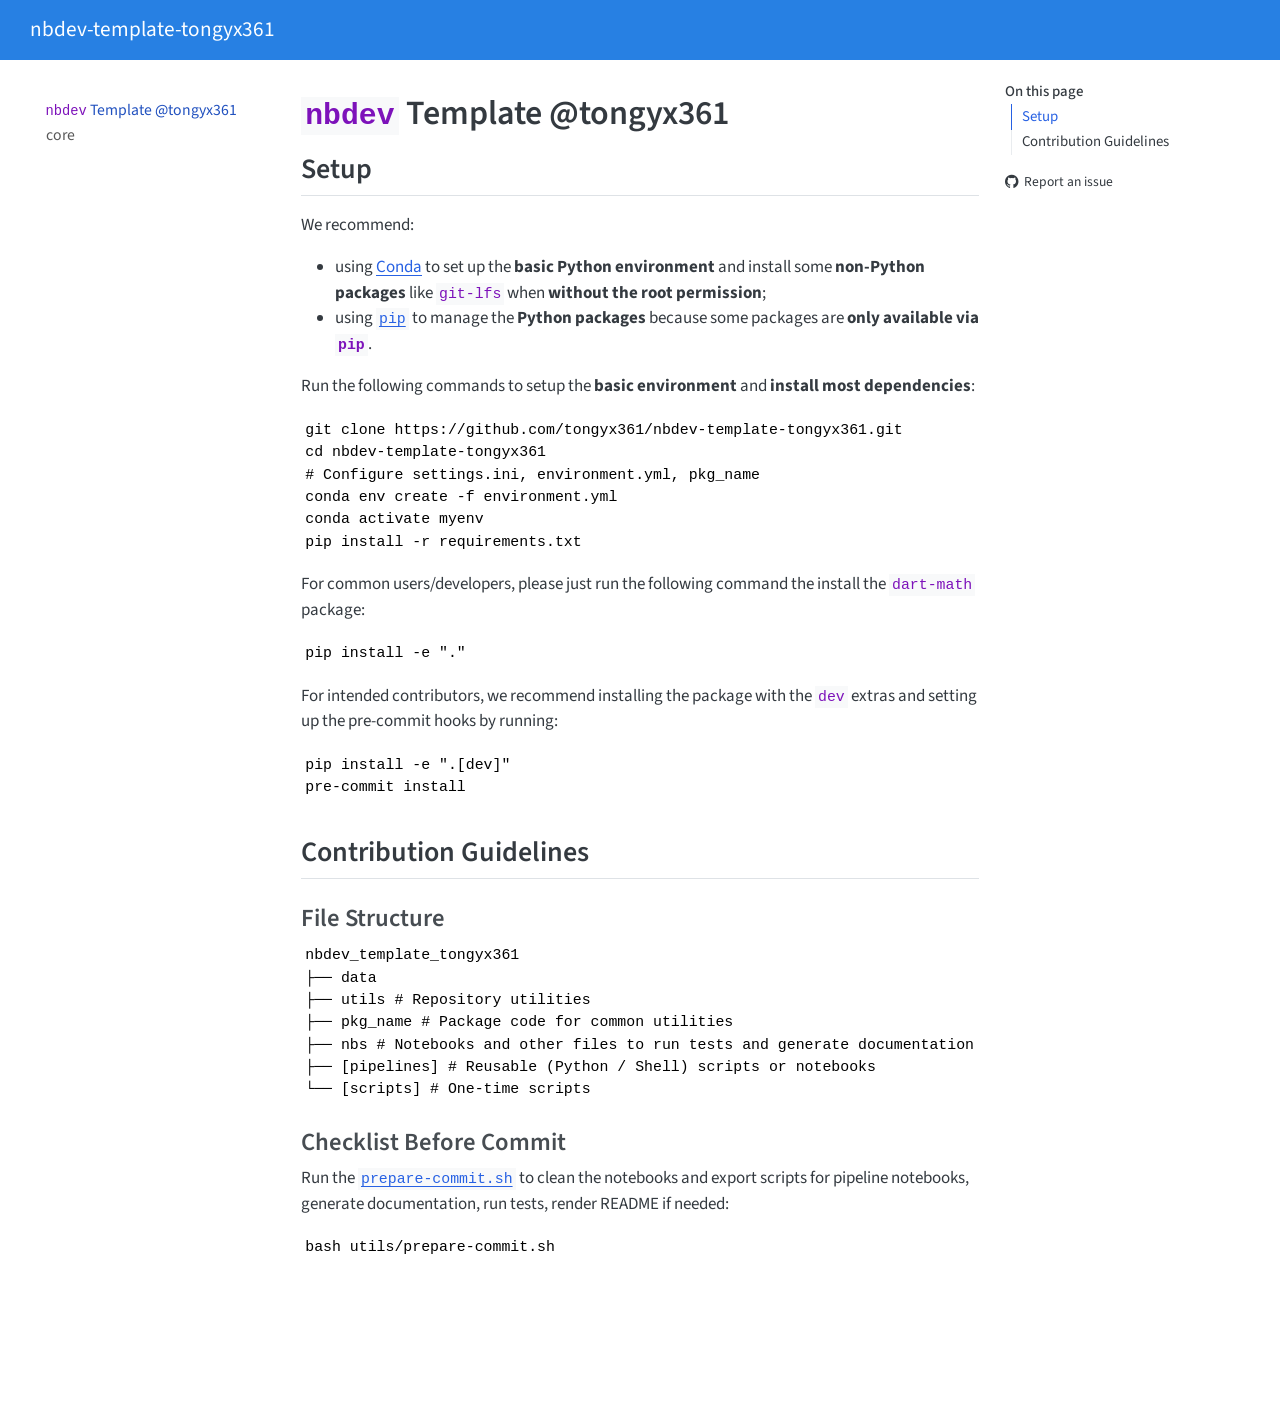
==== index.html @ 5c32a181 "deploy: b091fa63f6e639e0a10925ccc4147538124bbef6" ====
<!DOCTYPE html>
<html xmlns="http://www.w3.org/1999/xhtml" lang="en" xml:lang="en"><head>

<meta charset="utf-8">
<meta name="generator" content="quarto-1.4.555">

<meta name="viewport" content="width=device-width, initial-scale=1.0, user-scalable=yes">


<title>nbdev-template-tongyx361 - nbdev Template @tongyx361</title>
<style>
code{white-space: pre-wrap;}
span.smallcaps{font-variant: small-caps;}
div.columns{display: flex; gap: min(4vw, 1.5em);}
div.column{flex: auto; overflow-x: auto;}
div.hanging-indent{margin-left: 1.5em; text-indent: -1.5em;}
ul.task-list{list-style: none;}
ul.task-list li input[type="checkbox"] {
  width: 0.8em;
  margin: 0 0.8em 0.2em -1em; /* quarto-specific, see https://github.com/quarto-dev/quarto-cli/issues/4556 */ 
  vertical-align: middle;
}
</style>


<script src="site_libs/quarto-nav/quarto-nav.js"></script>
<script src="site_libs/quarto-nav/headroom.min.js"></script>
<script src="site_libs/clipboard/clipboard.min.js"></script>
<script src="site_libs/quarto-search/autocomplete.umd.js"></script>
<script src="site_libs/quarto-search/fuse.min.js"></script>
<script src="site_libs/quarto-search/quarto-search.js"></script>
<meta name="quarto:offset" content="./">
<script src="site_libs/quarto-html/quarto.js"></script>
<script src="site_libs/quarto-html/popper.min.js"></script>
<script src="site_libs/quarto-html/tippy.umd.min.js"></script>
<script src="site_libs/quarto-html/anchor.min.js"></script>
<link href="site_libs/quarto-html/tippy.css" rel="stylesheet">
<link href="site_libs/quarto-html/quarto-syntax-highlighting.css" rel="stylesheet" id="quarto-text-highlighting-styles">
<script src="site_libs/bootstrap/bootstrap.min.js"></script>
<link href="site_libs/bootstrap/bootstrap-icons.css" rel="stylesheet">
<link href="site_libs/bootstrap/bootstrap.min.css" rel="stylesheet" id="quarto-bootstrap" data-mode="light">
<script id="quarto-search-options" type="application/json">{
  "location": "navbar",
  "copy-button": false,
  "collapse-after": 3,
  "panel-placement": "end",
  "type": "overlay",
  "limit": 50,
  "keyboard-shortcut": [
    "f",
    "/",
    "s"
  ],
  "show-item-context": false,
  "language": {
    "search-no-results-text": "No results",
    "search-matching-documents-text": "matching documents",
    "search-copy-link-title": "Copy link to search",
    "search-hide-matches-text": "Hide additional matches",
    "search-more-match-text": "more match in this document",
    "search-more-matches-text": "more matches in this document",
    "search-clear-button-title": "Clear",
    "search-text-placeholder": "",
    "search-detached-cancel-button-title": "Cancel",
    "search-submit-button-title": "Submit",
    "search-label": "Search"
  }
}</script>


<link rel="stylesheet" href="styles.css">
<meta property="og:title" content="nbdev-template-tongyx361 - nbdev Template @tongyx361">
<meta property="og:description" content="nbdev template customed by Yuxuan Tong">
<meta property="og:site_name" content="nbdev-template-tongyx361">
<meta name="twitter:title" content="nbdev-template-tongyx361 - nbdev Template @tongyx361">
<meta name="twitter:description" content="nbdev template customed by Yuxuan Tong">
<meta name="twitter:card" content="summary">
</head>

<body class="nav-sidebar floating nav-fixed">

<div id="quarto-search-results"></div>
  <header id="quarto-header" class="headroom fixed-top">
    <nav class="navbar navbar-expand-lg " data-bs-theme="dark">
      <div class="navbar-container container-fluid">
      <div class="navbar-brand-container mx-auto">
    <a class="navbar-brand" href="./index.html">
    <span class="navbar-title">nbdev-template-tongyx361</span>
    </a>
  </div>
        <div class="quarto-navbar-tools tools-end">
</div>
          <div id="quarto-search" class="" title="Search"></div>
      </div> <!-- /container-fluid -->
    </nav>
  <nav class="quarto-secondary-nav">
    <div class="container-fluid d-flex">
      <button type="button" class="quarto-btn-toggle btn" data-bs-toggle="collapse" data-bs-target=".quarto-sidebar-collapse-item" aria-controls="quarto-sidebar" aria-expanded="false" aria-label="Toggle sidebar navigation" onclick="if (window.quartoToggleHeadroom) { window.quartoToggleHeadroom(); }">
        <i class="bi bi-layout-text-sidebar-reverse"></i>
      </button>
        <nav class="quarto-page-breadcrumbs" aria-label="breadcrumb"><ol class="breadcrumb"><li class="breadcrumb-item"><a href="./index.html"><code>nbdev</code> Template <span class="citation" data-cites="tongyx361">@tongyx361</span></a></li></ol></nav>
        <a class="flex-grow-1" role="button" data-bs-toggle="collapse" data-bs-target=".quarto-sidebar-collapse-item" aria-controls="quarto-sidebar" aria-expanded="false" aria-label="Toggle sidebar navigation" onclick="if (window.quartoToggleHeadroom) { window.quartoToggleHeadroom(); }">      
        </a>
    </div>
  </nav>
</header>
<!-- content -->
<div id="quarto-content" class="quarto-container page-columns page-rows-contents page-layout-article page-navbar">
<!-- sidebar -->
  <nav id="quarto-sidebar" class="sidebar collapse collapse-horizontal quarto-sidebar-collapse-item sidebar-navigation floating overflow-auto">
    <div class="sidebar-menu-container"> 
    <ul class="list-unstyled mt-1">
        <li class="sidebar-item">
  <div class="sidebar-item-container"> 
  <a href="./index.html" class="sidebar-item-text sidebar-link active">
 <span class="menu-text"><code>nbdev</code> Template <span class="citation" data-cites="tongyx361">@tongyx361</span></span></a>
  </div>
</li>
        <li class="sidebar-item">
  <div class="sidebar-item-container"> 
  <a href="./core.html" class="sidebar-item-text sidebar-link">
 <span class="menu-text">core</span></a>
  </div>
</li>
    </ul>
    </div>
</nav>
<div id="quarto-sidebar-glass" class="quarto-sidebar-collapse-item" data-bs-toggle="collapse" data-bs-target=".quarto-sidebar-collapse-item"></div>
<!-- margin-sidebar -->
    <div id="quarto-margin-sidebar" class="sidebar margin-sidebar">
        <nav id="TOC" role="doc-toc" class="toc-active">
    <h2 id="toc-title">On this page</h2>
   
  <ul>
  <li><a href="#setup" id="toc-setup" class="nav-link active" data-scroll-target="#setup">Setup</a></li>
  <li><a href="#contribution-guidelines" id="toc-contribution-guidelines" class="nav-link" data-scroll-target="#contribution-guidelines">Contribution Guidelines</a>
  <ul class="collapse">
  <li><a href="#file-structure" id="toc-file-structure" class="nav-link" data-scroll-target="#file-structure">File Structure</a></li>
  <li><a href="#checklist-before-commit" id="toc-checklist-before-commit" class="nav-link" data-scroll-target="#checklist-before-commit">Checklist Before Commit</a></li>
  </ul></li>
  </ul>
<div class="toc-actions"><ul><li><a href="https://github.com/tongyx361/nbdev-template-tongyx361/issues/new" class="toc-action"><i class="bi bi-github"></i>Report an issue</a></li></ul></div></nav>
    </div>
<!-- main -->
<main class="content" id="quarto-document-content">

<header id="title-block-header" class="quarto-title-block default">
<div class="quarto-title">
<h1 class="title"><code>nbdev</code> Template <span class="citation" data-cites="tongyx361">@tongyx361</span></h1>
</div>



<div class="quarto-title-meta">

    
  
    
  </div>
  


</header>


<!-- WARNING: THIS FILE WAS AUTOGENERATED! DO NOT EDIT! -->
<section id="setup" class="level2">
<h2 class="anchored" data-anchor-id="setup">Setup</h2>
<p>We recommend:</p>
<ul>
<li>using&nbsp;<a href="https://docs.conda.io/projects/miniconda">Conda</a> to set up the <strong>basic Python environment</strong> and install some <strong>non-Python packages</strong> like <code>git-lfs</code> when <strong>without the root permission</strong>;</li>
<li>using <a href="https://pip.pypa.io/en/stable/#"><code>pip</code></a>&nbsp;to manage the <strong>Python packages</strong> because some packages are <strong>only available via <code>pip</code></strong>.</li>
</ul>
<p>Run the following commands to setup the <strong>basic environment</strong> and <strong>install most dependencies</strong>:</p>
<pre class="shell"><code>git clone https://github.com/tongyx361/nbdev-template-tongyx361.git
cd nbdev-template-tongyx361
# Configure settings.ini, environment.yml, pkg_name
conda env create -f environment.yml
conda activate myenv
pip install -r requirements.txt</code></pre>
<p>For common users/developers, please just run the following command the install the <code>dart-math</code> package:</p>
<pre class="shell"><code>pip install -e "."</code></pre>
<p>For intended contributors, we recommend installing the package with the <code>dev</code> extras and setting up the pre-commit hooks by running:</p>
<pre class="shell"><code>pip install -e ".[dev]"
pre-commit install</code></pre>
</section>
<section id="contribution-guidelines" class="level2">
<h2 class="anchored" data-anchor-id="contribution-guidelines">Contribution Guidelines</h2>
<section id="file-structure" class="level3">
<h3 class="anchored" data-anchor-id="file-structure">File Structure</h3>
<pre><code>nbdev_template_tongyx361
├── data
├── utils # Repository utilities
├── pkg_name # Package code for common utilities
├── nbs # Notebooks and other files to run tests and generate documentation with https://nbdev.fast.ai
├── [pipelines] # Reusable (Python / Shell) scripts or notebooks
└── [scripts] # One-time scripts</code></pre>
</section>
<section id="checklist-before-commit" class="level3">
<h3 class="anchored" data-anchor-id="checklist-before-commit">Checklist Before Commit</h3>
<p>Run the <a href="utils/prepare-commit.sh"><code>prepare-commit.sh</code></a> to clean the notebooks and export scripts for pipeline notebooks, generate documentation, run tests, render README if needed:</p>
<pre><code>bash utils/prepare-commit.sh</code></pre>


</section>
</section>

</main> <!-- /main -->
<script id="quarto-html-after-body" type="application/javascript">
window.document.addEventListener("DOMContentLoaded", function (event) {
  const toggleBodyColorMode = (bsSheetEl) => {
    const mode = bsSheetEl.getAttribute("data-mode");
    const bodyEl = window.document.querySelector("body");
    if (mode === "dark") {
      bodyEl.classList.add("quarto-dark");
      bodyEl.classList.remove("quarto-light");
    } else {
      bodyEl.classList.add("quarto-light");
      bodyEl.classList.remove("quarto-dark");
    }
  }
  const toggleBodyColorPrimary = () => {
    const bsSheetEl = window.document.querySelector("link#quarto-bootstrap");
    if (bsSheetEl) {
      toggleBodyColorMode(bsSheetEl);
    }
  }
  toggleBodyColorPrimary();  
  const icon = "";
  const anchorJS = new window.AnchorJS();
  anchorJS.options = {
    placement: 'right',
    icon: icon
  };
  anchorJS.add('.anchored');
  const isCodeAnnotation = (el) => {
    for (const clz of el.classList) {
      if (clz.startsWith('code-annotation-')) {                     
        return true;
      }
    }
    return false;
  }
  const clipboard = new window.ClipboardJS('.code-copy-button', {
    text: function(trigger) {
      const codeEl = trigger.previousElementSibling.cloneNode(true);
      for (const childEl of codeEl.children) {
        if (isCodeAnnotation(childEl)) {
          childEl.remove();
        }
      }
      return codeEl.innerText;
    }
  });
  clipboard.on('success', function(e) {
    // button target
    const button = e.trigger;
    // don't keep focus
    button.blur();
    // flash "checked"
    button.classList.add('code-copy-button-checked');
    var currentTitle = button.getAttribute("title");
    button.setAttribute("title", "Copied!");
    let tooltip;
    if (window.bootstrap) {
      button.setAttribute("data-bs-toggle", "tooltip");
      button.setAttribute("data-bs-placement", "left");
      button.setAttribute("data-bs-title", "Copied!");
      tooltip = new bootstrap.Tooltip(button, 
        { trigger: "manual", 
          customClass: "code-copy-button-tooltip",
          offset: [0, -8]});
      tooltip.show();    
    }
    setTimeout(function() {
      if (tooltip) {
        tooltip.hide();
        button.removeAttribute("data-bs-title");
        button.removeAttribute("data-bs-toggle");
        button.removeAttribute("data-bs-placement");
      }
      button.setAttribute("title", currentTitle);
      button.classList.remove('code-copy-button-checked');
    }, 1000);
    // clear code selection
    e.clearSelection();
  });
    var localhostRegex = new RegExp(/^(?:http|https):\/\/localhost\:?[0-9]*\//);
    var mailtoRegex = new RegExp(/^mailto:/);
      var filterRegex = new RegExp("https:\/\/tongyx361\.github\.io\/nbdev-template-tongyx361");
    var isInternal = (href) => {
        return filterRegex.test(href) || localhostRegex.test(href) || mailtoRegex.test(href);
    }
    // Inspect non-navigation links and adorn them if external
 	var links = window.document.querySelectorAll('a[href]:not(.nav-link):not(.navbar-brand):not(.toc-action):not(.sidebar-link):not(.sidebar-item-toggle):not(.pagination-link):not(.no-external):not([aria-hidden]):not(.dropdown-item):not(.quarto-navigation-tool)');
    for (var i=0; i<links.length; i++) {
      const link = links[i];
      if (!isInternal(link.href)) {
        // undo the damage that might have been done by quarto-nav.js in the case of
        // links that we want to consider external
        if (link.dataset.originalHref !== undefined) {
          link.href = link.dataset.originalHref;
        }
      }
    }
  function tippyHover(el, contentFn, onTriggerFn, onUntriggerFn) {
    const config = {
      allowHTML: true,
      maxWidth: 500,
      delay: 100,
      arrow: false,
      appendTo: function(el) {
          return el.parentElement;
      },
      interactive: true,
      interactiveBorder: 10,
      theme: 'quarto',
      placement: 'bottom-start',
    };
    if (contentFn) {
      config.content = contentFn;
    }
    if (onTriggerFn) {
      config.onTrigger = onTriggerFn;
    }
    if (onUntriggerFn) {
      config.onUntrigger = onUntriggerFn;
    }
    window.tippy(el, config); 
  }
  const noterefs = window.document.querySelectorAll('a[role="doc-noteref"]');
  for (var i=0; i<noterefs.length; i++) {
    const ref = noterefs[i];
    tippyHover(ref, function() {
      // use id or data attribute instead here
      let href = ref.getAttribute('data-footnote-href') || ref.getAttribute('href');
      try { href = new URL(href).hash; } catch {}
      const id = href.replace(/^#\/?/, "");
      const note = window.document.getElementById(id);
      if (note) {
        return note.innerHTML;
      } else {
        return "";
      }
    });
  }
  const xrefs = window.document.querySelectorAll('a.quarto-xref');
  const processXRef = (id, note) => {
    // Strip column container classes
    const stripColumnClz = (el) => {
      el.classList.remove("page-full", "page-columns");
      if (el.children) {
        for (const child of el.children) {
          stripColumnClz(child);
        }
      }
    }
    stripColumnClz(note)
    if (id === null || id.startsWith('sec-')) {
      // Special case sections, only their first couple elements
      const container = document.createElement("div");
      if (note.children && note.children.length > 2) {
        container.appendChild(note.children[0].cloneNode(true));
        for (let i = 1; i < note.children.length; i++) {
          const child = note.children[i];
          if (child.tagName === "P" && child.innerText === "") {
            continue;
          } else {
            container.appendChild(child.cloneNode(true));
            break;
          }
        }
        if (window.Quarto?.typesetMath) {
          window.Quarto.typesetMath(container);
        }
        return container.innerHTML
      } else {
        if (window.Quarto?.typesetMath) {
          window.Quarto.typesetMath(note);
        }
        return note.innerHTML;
      }
    } else {
      // Remove any anchor links if they are present
      const anchorLink = note.querySelector('a.anchorjs-link');
      if (anchorLink) {
        anchorLink.remove();
      }
      if (window.Quarto?.typesetMath) {
        window.Quarto.typesetMath(note);
      }
      // TODO in 1.5, we should make sure this works without a callout special case
      if (note.classList.contains("callout")) {
        return note.outerHTML;
      } else {
        return note.innerHTML;
      }
    }
  }
  for (var i=0; i<xrefs.length; i++) {
    const xref = xrefs[i];
    tippyHover(xref, undefined, function(instance) {
      instance.disable();
      let url = xref.getAttribute('href');
      let hash = undefined; 
      if (url.startsWith('#')) {
        hash = url;
      } else {
        try { hash = new URL(url).hash; } catch {}
      }
      if (hash) {
        const id = hash.replace(/^#\/?/, "");
        const note = window.document.getElementById(id);
        if (note !== null) {
          try {
            const html = processXRef(id, note.cloneNode(true));
            instance.setContent(html);
          } finally {
            instance.enable();
            instance.show();
          }
        } else {
          // See if we can fetch this
          fetch(url.split('#')[0])
          .then(res => res.text())
          .then(html => {
            const parser = new DOMParser();
            const htmlDoc = parser.parseFromString(html, "text/html");
            const note = htmlDoc.getElementById(id);
            if (note !== null) {
              const html = processXRef(id, note);
              instance.setContent(html);
            } 
          }).finally(() => {
            instance.enable();
            instance.show();
          });
        }
      } else {
        // See if we can fetch a full url (with no hash to target)
        // This is a special case and we should probably do some content thinning / targeting
        fetch(url)
        .then(res => res.text())
        .then(html => {
          const parser = new DOMParser();
          const htmlDoc = parser.parseFromString(html, "text/html");
          const note = htmlDoc.querySelector('main.content');
          if (note !== null) {
            // This should only happen for chapter cross references
            // (since there is no id in the URL)
            // remove the first header
            if (note.children.length > 0 && note.children[0].tagName === "HEADER") {
              note.children[0].remove();
            }
            const html = processXRef(null, note);
            instance.setContent(html);
          } 
        }).finally(() => {
          instance.enable();
          instance.show();
        });
      }
    }, function(instance) {
    });
  }
      let selectedAnnoteEl;
      const selectorForAnnotation = ( cell, annotation) => {
        let cellAttr = 'data-code-cell="' + cell + '"';
        let lineAttr = 'data-code-annotation="' +  annotation + '"';
        const selector = 'span[' + cellAttr + '][' + lineAttr + ']';
        return selector;
      }
      const selectCodeLines = (annoteEl) => {
        const doc = window.document;
        const targetCell = annoteEl.getAttribute("data-target-cell");
        const targetAnnotation = annoteEl.getAttribute("data-target-annotation");
        const annoteSpan = window.document.querySelector(selectorForAnnotation(targetCell, targetAnnotation));
        const lines = annoteSpan.getAttribute("data-code-lines").split(",");
        const lineIds = lines.map((line) => {
          return targetCell + "-" + line;
        })
        let top = null;
        let height = null;
        let parent = null;
        if (lineIds.length > 0) {
            //compute the position of the single el (top and bottom and make a div)
            const el = window.document.getElementById(lineIds[0]);
            top = el.offsetTop;
            height = el.offsetHeight;
            parent = el.parentElement.parentElement;
          if (lineIds.length > 1) {
            const lastEl = window.document.getElementById(lineIds[lineIds.length - 1]);
            const bottom = lastEl.offsetTop + lastEl.offsetHeight;
            height = bottom - top;
          }
          if (top !== null && height !== null && parent !== null) {
            // cook up a div (if necessary) and position it 
            let div = window.document.getElementById("code-annotation-line-highlight");
            if (div === null) {
              div = window.document.createElement("div");
              div.setAttribute("id", "code-annotation-line-highlight");
              div.style.position = 'absolute';
              parent.appendChild(div);
            }
            div.style.top = top - 2 + "px";
            div.style.height = height + 4 + "px";
            div.style.left = 0;
            let gutterDiv = window.document.getElementById("code-annotation-line-highlight-gutter");
            if (gutterDiv === null) {
              gutterDiv = window.document.createElement("div");
              gutterDiv.setAttribute("id", "code-annotation-line-highlight-gutter");
              gutterDiv.style.position = 'absolute';
              const codeCell = window.document.getElementById(targetCell);
              const gutter = codeCell.querySelector('.code-annotation-gutter');
              gutter.appendChild(gutterDiv);
            }
            gutterDiv.style.top = top - 2 + "px";
            gutterDiv.style.height = height + 4 + "px";
          }
          selectedAnnoteEl = annoteEl;
        }
      };
      const unselectCodeLines = () => {
        const elementsIds = ["code-annotation-line-highlight", "code-annotation-line-highlight-gutter"];
        elementsIds.forEach((elId) => {
          const div = window.document.getElementById(elId);
          if (div) {
            div.remove();
          }
        });
        selectedAnnoteEl = undefined;
      };
        // Handle positioning of the toggle
    window.addEventListener(
      "resize",
      throttle(() => {
        elRect = undefined;
        if (selectedAnnoteEl) {
          selectCodeLines(selectedAnnoteEl);
        }
      }, 10)
    );
    function throttle(fn, ms) {
    let throttle = false;
    let timer;
      return (...args) => {
        if(!throttle) { // first call gets through
            fn.apply(this, args);
            throttle = true;
        } else { // all the others get throttled
            if(timer) clearTimeout(timer); // cancel #2
            timer = setTimeout(() => {
              fn.apply(this, args);
              timer = throttle = false;
            }, ms);
        }
      };
    }
      // Attach click handler to the DT
      const annoteDls = window.document.querySelectorAll('dt[data-target-cell]');
      for (const annoteDlNode of annoteDls) {
        annoteDlNode.addEventListener('click', (event) => {
          const clickedEl = event.target;
          if (clickedEl !== selectedAnnoteEl) {
            unselectCodeLines();
            const activeEl = window.document.querySelector('dt[data-target-cell].code-annotation-active');
            if (activeEl) {
              activeEl.classList.remove('code-annotation-active');
            }
            selectCodeLines(clickedEl);
            clickedEl.classList.add('code-annotation-active');
          } else {
            // Unselect the line
            unselectCodeLines();
            clickedEl.classList.remove('code-annotation-active');
          }
        });
      }
  const findCites = (el) => {
    const parentEl = el.parentElement;
    if (parentEl) {
      const cites = parentEl.dataset.cites;
      if (cites) {
        return {
          el,
          cites: cites.split(' ')
        };
      } else {
        return findCites(el.parentElement)
      }
    } else {
      return undefined;
    }
  };
  var bibliorefs = window.document.querySelectorAll('a[role="doc-biblioref"]');
  for (var i=0; i<bibliorefs.length; i++) {
    const ref = bibliorefs[i];
    const citeInfo = findCites(ref);
    if (citeInfo) {
      tippyHover(citeInfo.el, function() {
        var popup = window.document.createElement('div');
        citeInfo.cites.forEach(function(cite) {
          var citeDiv = window.document.createElement('div');
          citeDiv.classList.add('hanging-indent');
          citeDiv.classList.add('csl-entry');
          var biblioDiv = window.document.getElementById('ref-' + cite);
          if (biblioDiv) {
            citeDiv.innerHTML = biblioDiv.innerHTML;
          }
          popup.appendChild(citeDiv);
        });
        return popup.innerHTML;
      });
    }
  }
});
</script>
</div> <!-- /content -->




<footer class="footer"><div class="nav-footer"><div class="nav-footer-center"><div class="toc-actions d-sm-block d-md-none"><ul><li><a href="https://github.com/tongyx361/nbdev-template-tongyx361/issues/new" class="toc-action"><i class="bi bi-github"></i>Report an issue</a></li></ul></div></div></div></footer></body></html>
---- site_libs/quarto-html/tippy.css ----
.tippy-box[data-animation=fade][data-state=hidden]{opacity:0}[data-tippy-root]{max-width:calc(100vw - 10px)}.tippy-box{position:relative;background-color:#333;color:#fff;border-radius:4px;font-size:14px;line-height:1.4;white-space:normal;outline:0;transition-property:transform,visibility,opacity}.tippy-box[data-placement^=top]>.tippy-arrow{bottom:0}.tippy-box[data-placement^=top]>.tippy-arrow:before{bottom:-7px;left:0;border-width:8px 8px 0;border-top-color:initial;transform-origin:center top}.tippy-box[data-placement^=bottom]>.tippy-arrow{top:0}.tippy-box[data-placement^=bottom]>.tippy-arrow:before{top:-7px;left:0;border-width:0 8px 8px;border-bottom-color:initial;transform-origin:center bottom}.tippy-box[data-placement^=left]>.tippy-arrow{right:0}.tippy-box[data-placement^=left]>.tippy-arrow:before{border-width:8px 0 8px 8px;border-left-color:initial;right:-7px;transform-origin:center left}.tippy-box[data-placement^=right]>.tippy-arrow{left:0}.tippy-box[data-placement^=right]>.tippy-arrow:before{left:-7px;border-width:8px 8px 8px 0;border-right-color:initial;transform-origin:center right}.tippy-box[data-inertia][data-state=visible]{transition-timing-function:cubic-bezier(.54,1.5,.38,1.11)}.tippy-arrow{width:16px;height:16px;color:#333}.tippy-arrow:before{content:"";position:absolute;border-color:transparent;border-style:solid}.tippy-content{position:relative;padding:5px 9px;z-index:1}
---- styles.css ----
.cell {
  margin-bottom: 1rem;
}

.cell > .sourceCode {
  margin-bottom: 0;
}

.cell-output > pre {
  margin-bottom: 0;
}

.cell-output > pre, .cell-output > .sourceCode > pre, .cell-output-stdout > pre {
  margin-left: 0.8rem;
  margin-top: 0;
  background: none;
  border-left: 2px solid lightsalmon;
  border-top-left-radius: 0;
  border-top-right-radius: 0;
}

.cell-output > .sourceCode {
  border: none;
}

.cell-output > .sourceCode {
  background: none;
  margin-top: 0;
}

div.description {
  padding-left: 2px;
  padding-top: 5px;
  font-style: italic;
  font-size: 135%;
  opacity: 70%;
}
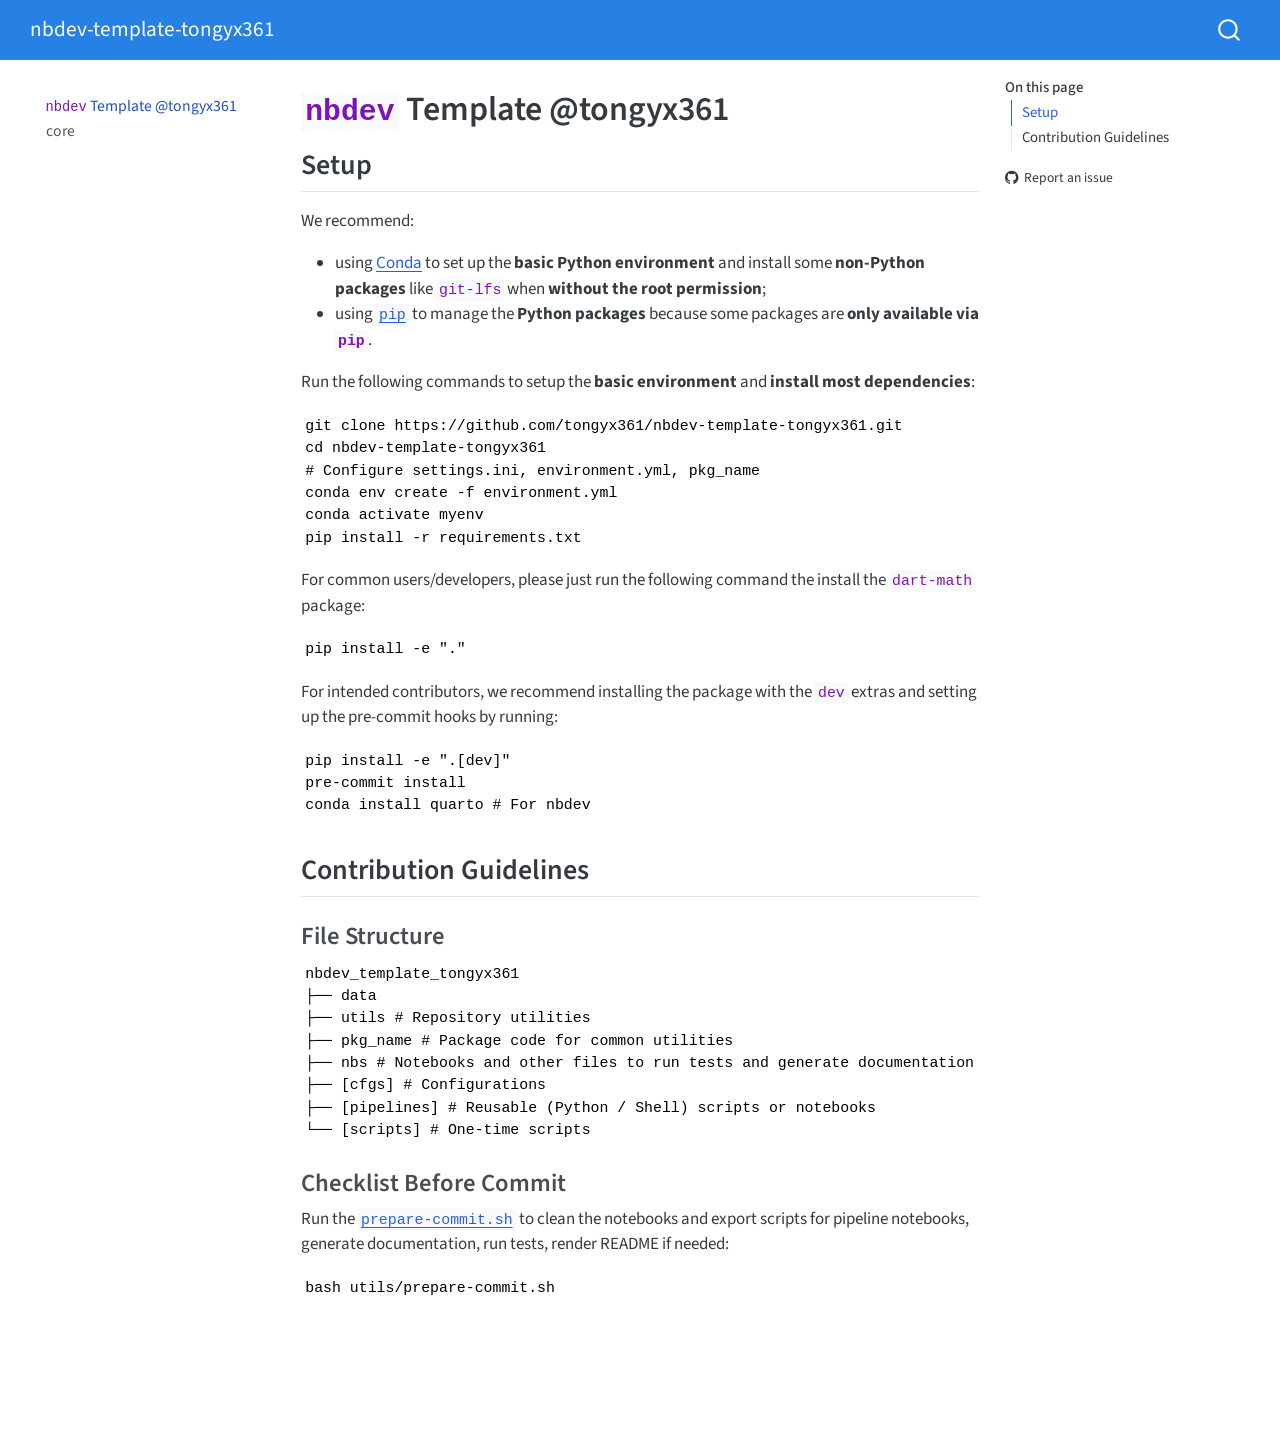
==== commit b0a6d705: "deploy: 1400ea6256c2e884bfeb7b2b28804d4b04ff2d72" ====
--- a/index.html
+++ b/index.html
@@ -2,12 +2,12 @@
 <html xmlns="http://www.w3.org/1999/xhtml" lang="en" xml:lang="en"><head>
 
 <meta charset="utf-8">
-<meta name="generator" content="quarto-1.4.555">
+<meta name="generator" content="quarto-1.5.55">
 
 <meta name="viewport" content="width=device-width, initial-scale=1.0, user-scalable=yes">
 
 
-<title>nbdev-template-tongyx361 - nbdev Template @tongyx361</title>
+<title>nbdev Template @tongyx361 – nbdev-template-tongyx361</title>
 <style>
 code{white-space: pre-wrap;}
 span.smallcaps{font-variant: small-caps;}
@@ -69,10 +69,10 @@
 
 
 <link rel="stylesheet" href="styles.css">
-<meta property="og:title" content="nbdev-template-tongyx361 - nbdev Template @tongyx361">
+<meta property="og:title" content="nbdev Template @tongyx361 – nbdev-template-tongyx361">
 <meta property="og:description" content="nbdev template customed by Yuxuan Tong">
 <meta property="og:site_name" content="nbdev-template-tongyx361">
-<meta name="twitter:title" content="nbdev-template-tongyx361 - nbdev Template @tongyx361">
+<meta name="twitter:title" content="nbdev Template @tongyx361 – nbdev-template-tongyx361">
 <meta name="twitter:description" content="nbdev template customed by Yuxuan Tong">
 <meta name="twitter:card" content="summary">
 </head>
@@ -95,11 +95,11 @@
     </nav>
   <nav class="quarto-secondary-nav">
     <div class="container-fluid d-flex">
-      <button type="button" class="quarto-btn-toggle btn" data-bs-toggle="collapse" data-bs-target=".quarto-sidebar-collapse-item" aria-controls="quarto-sidebar" aria-expanded="false" aria-label="Toggle sidebar navigation" onclick="if (window.quartoToggleHeadroom) { window.quartoToggleHeadroom(); }">
+      <button type="button" class="quarto-btn-toggle btn" data-bs-toggle="collapse" role="button" data-bs-target=".quarto-sidebar-collapse-item" aria-controls="quarto-sidebar" aria-expanded="false" aria-label="Toggle sidebar navigation" onclick="if (window.quartoToggleHeadroom) { window.quartoToggleHeadroom(); }">
         <i class="bi bi-layout-text-sidebar-reverse"></i>
       </button>
         <nav class="quarto-page-breadcrumbs" aria-label="breadcrumb"><ol class="breadcrumb"><li class="breadcrumb-item"><a href="./index.html"><code>nbdev</code> Template <span class="citation" data-cites="tongyx361">@tongyx361</span></a></li></ol></nav>
-        <a class="flex-grow-1" role="button" data-bs-toggle="collapse" data-bs-target=".quarto-sidebar-collapse-item" aria-controls="quarto-sidebar" aria-expanded="false" aria-label="Toggle sidebar navigation" onclick="if (window.quartoToggleHeadroom) { window.quartoToggleHeadroom(); }">      
+        <a class="flex-grow-1" role="navigation" data-bs-toggle="collapse" data-bs-target=".quarto-sidebar-collapse-item" aria-controls="quarto-sidebar" aria-expanded="false" aria-label="Toggle sidebar navigation" onclick="if (window.quartoToggleHeadroom) { window.quartoToggleHeadroom(); }">      
         </a>
     </div>
   </nav>
@@ -182,7 +182,8 @@
 <pre class="shell"><code>pip install -e "."</code></pre>
 <p>For intended contributors, we recommend installing the package with the <code>dev</code> extras and setting up the pre-commit hooks by running:</p>
 <pre class="shell"><code>pip install -e ".[dev]"
-pre-commit install</code></pre>
+pre-commit install
+conda install quarto # For nbdev</code></pre>
 </section>
 <section id="contribution-guidelines" class="level2">
 <h2 class="anchored" data-anchor-id="contribution-guidelines">Contribution Guidelines</h2>
@@ -193,6 +194,7 @@
 ├── utils # Repository utilities
 ├── pkg_name # Package code for common utilities
 ├── nbs # Notebooks and other files to run tests and generate documentation with https://nbdev.fast.ai
+├── [cfgs] # Configurations
 ├── [pipelines] # Reusable (Python / Shell) scripts or notebooks
 └── [scripts] # One-time scripts</code></pre>
 </section>
@@ -241,18 +243,7 @@
     }
     return false;
   }
-  const clipboard = new window.ClipboardJS('.code-copy-button', {
-    text: function(trigger) {
-      const codeEl = trigger.previousElementSibling.cloneNode(true);
-      for (const childEl of codeEl.children) {
-        if (isCodeAnnotation(childEl)) {
-          childEl.remove();
-        }
-      }
-      return codeEl.innerText;
-    }
-  });
-  clipboard.on('success', function(e) {
+  const onCopySuccess = function(e) {
     // button target
     const button = e.trigger;
     // don't keep focus
@@ -284,7 +275,29 @@
     }, 1000);
     // clear code selection
     e.clearSelection();
+  }
+  const getTextToCopy = function(trigger) {
+      const codeEl = trigger.previousElementSibling.cloneNode(true);
+      for (const childEl of codeEl.children) {
+        if (isCodeAnnotation(childEl)) {
+          childEl.remove();
+        }
+      }
+      return codeEl.innerText;
+  }
+  const clipboard = new window.ClipboardJS('.code-copy-button:not([data-in-quarto-modal])', {
+    text: getTextToCopy
   });
+  clipboard.on('success', onCopySuccess);
+  if (window.document.getElementById('quarto-embedded-source-code-modal')) {
+    // For code content inside modals, clipBoardJS needs to be initialized with a container option
+    // TODO: Check when it could be a function (https://github.com/zenorocha/clipboard.js/issues/860)
+    const clipboardModal = new window.ClipboardJS('.code-copy-button[data-in-quarto-modal]', {
+      text: getTextToCopy,
+      container: window.document.getElementById('quarto-embedded-source-code-modal')
+    });
+    clipboardModal.on('success', onCopySuccess);
+  }
     var localhostRegex = new RegExp(/^(?:http|https):\/\/localhost\:?[0-9]*\//);
     var mailtoRegex = new RegExp(/^mailto:/);
       var filterRegex = new RegExp("https:\/\/tongyx361\.github\.io\/nbdev-template-tongyx361");
@@ -292,7 +305,7 @@
         return filterRegex.test(href) || localhostRegex.test(href) || mailtoRegex.test(href);
     }
     // Inspect non-navigation links and adorn them if external
- 	var links = window.document.querySelectorAll('a[href]:not(.nav-link):not(.navbar-brand):not(.toc-action):not(.sidebar-link):not(.sidebar-item-toggle):not(.pagination-link):not(.no-external):not([aria-hidden]):not(.dropdown-item):not(.quarto-navigation-tool)');
+ 	var links = window.document.querySelectorAll('a[href]:not(.nav-link):not(.navbar-brand):not(.toc-action):not(.sidebar-link):not(.sidebar-item-toggle):not(.pagination-link):not(.no-external):not([aria-hidden]):not(.dropdown-item):not(.quarto-navigation-tool):not(.about-link)');
     for (var i=0; i<links.length; i++) {
       const link = links[i];
       if (!isInternal(link.href)) {
--- a/site_libs/quarto-html/quarto-syntax-highlighting.css
+++ b/site_libs/quarto-html/quarto-syntax-highlighting.css
@@ -0,0 +1,205 @@
+/* quarto syntax highlight colors */
+:root {
+  --quarto-hl-ot-color: #003B4F;
+  --quarto-hl-at-color: #657422;
+  --quarto-hl-ss-color: #20794D;
+  --quarto-hl-an-color: #5E5E5E;
+  --quarto-hl-fu-color: #4758AB;
+  --quarto-hl-st-color: #20794D;
+  --quarto-hl-cf-color: #003B4F;
+  --quarto-hl-op-color: #5E5E5E;
+  --quarto-hl-er-color: #AD0000;
+  --quarto-hl-bn-color: #AD0000;
+  --quarto-hl-al-color: #AD0000;
+  --quarto-hl-va-color: #111111;
+  --quarto-hl-bu-color: inherit;
+  --quarto-hl-ex-color: inherit;
+  --quarto-hl-pp-color: #AD0000;
+  --quarto-hl-in-color: #5E5E5E;
+  --quarto-hl-vs-color: #20794D;
+  --quarto-hl-wa-color: #5E5E5E;
+  --quarto-hl-do-color: #5E5E5E;
+  --quarto-hl-im-color: #00769E;
+  --quarto-hl-ch-color: #20794D;
+  --quarto-hl-dt-color: #AD0000;
+  --quarto-hl-fl-color: #AD0000;
+  --quarto-hl-co-color: #5E5E5E;
+  --quarto-hl-cv-color: #5E5E5E;
+  --quarto-hl-cn-color: #8f5902;
+  --quarto-hl-sc-color: #5E5E5E;
+  --quarto-hl-dv-color: #AD0000;
+  --quarto-hl-kw-color: #003B4F;
+}
+
+/* other quarto variables */
+:root {
+  --quarto-font-monospace: SFMono-Regular, Menlo, Monaco, Consolas, "Liberation Mono", "Courier New", monospace;
+}
+
+pre > code.sourceCode > span {
+  color: #003B4F;
+}
+
+code span {
+  color: #003B4F;
+}
+
+code.sourceCode > span {
+  color: #003B4F;
+}
+
+div.sourceCode,
+div.sourceCode pre.sourceCode {
+  color: #003B4F;
+}
+
+code span.ot {
+  color: #003B4F;
+  font-style: inherit;
+}
+
+code span.at {
+  color: #657422;
+  font-style: inherit;
+}
+
+code span.ss {
+  color: #20794D;
+  font-style: inherit;
+}
+
+code span.an {
+  color: #5E5E5E;
+  font-style: inherit;
+}
+
+code span.fu {
+  color: #4758AB;
+  font-style: inherit;
+}
+
+code span.st {
+  color: #20794D;
+  font-style: inherit;
+}
+
+code span.cf {
+  color: #003B4F;
+  font-weight: bold;
+  font-style: inherit;
+}
+
+code span.op {
+  color: #5E5E5E;
+  font-style: inherit;
+}
+
+code span.er {
+  color: #AD0000;
+  font-style: inherit;
+}
+
+code span.bn {
+  color: #AD0000;
+  font-style: inherit;
+}
+
+code span.al {
+  color: #AD0000;
+  font-style: inherit;
+}
+
+code span.va {
+  color: #111111;
+  font-style: inherit;
+}
+
+code span.bu {
+  font-style: inherit;
+}
+
+code span.ex {
+  font-style: inherit;
+}
+
+code span.pp {
+  color: #AD0000;
+  font-style: inherit;
+}
+
+code span.in {
+  color: #5E5E5E;
+  font-style: inherit;
+}
+
+code span.vs {
+  color: #20794D;
+  font-style: inherit;
+}
+
+code span.wa {
+  color: #5E5E5E;
+  font-style: italic;
+}
+
+code span.do {
+  color: #5E5E5E;
+  font-style: italic;
+}
+
+code span.im {
+  color: #00769E;
+  font-style: inherit;
+}
+
+code span.ch {
+  color: #20794D;
+  font-style: inherit;
+}
+
+code span.dt {
+  color: #AD0000;
+  font-style: inherit;
+}
+
+code span.fl {
+  color: #AD0000;
+  font-style: inherit;
+}
+
+code span.co {
+  color: #5E5E5E;
+  font-style: inherit;
+}
+
+code span.cv {
+  color: #5E5E5E;
+  font-style: italic;
+}
+
+code span.cn {
+  color: #8f5902;
+  font-style: inherit;
+}
+
+code span.sc {
+  color: #5E5E5E;
+  font-style: inherit;
+}
+
+code span.dv {
+  color: #AD0000;
+  font-style: inherit;
+}
+
+code span.kw {
+  color: #003B4F;
+  font-weight: bold;
+  font-style: inherit;
+}
+
+.prevent-inlining {
+  content: "</";
+}
+
+/*# sourceMappingURL=debc5d5d77c3f9108843748ff7464032.css.map */
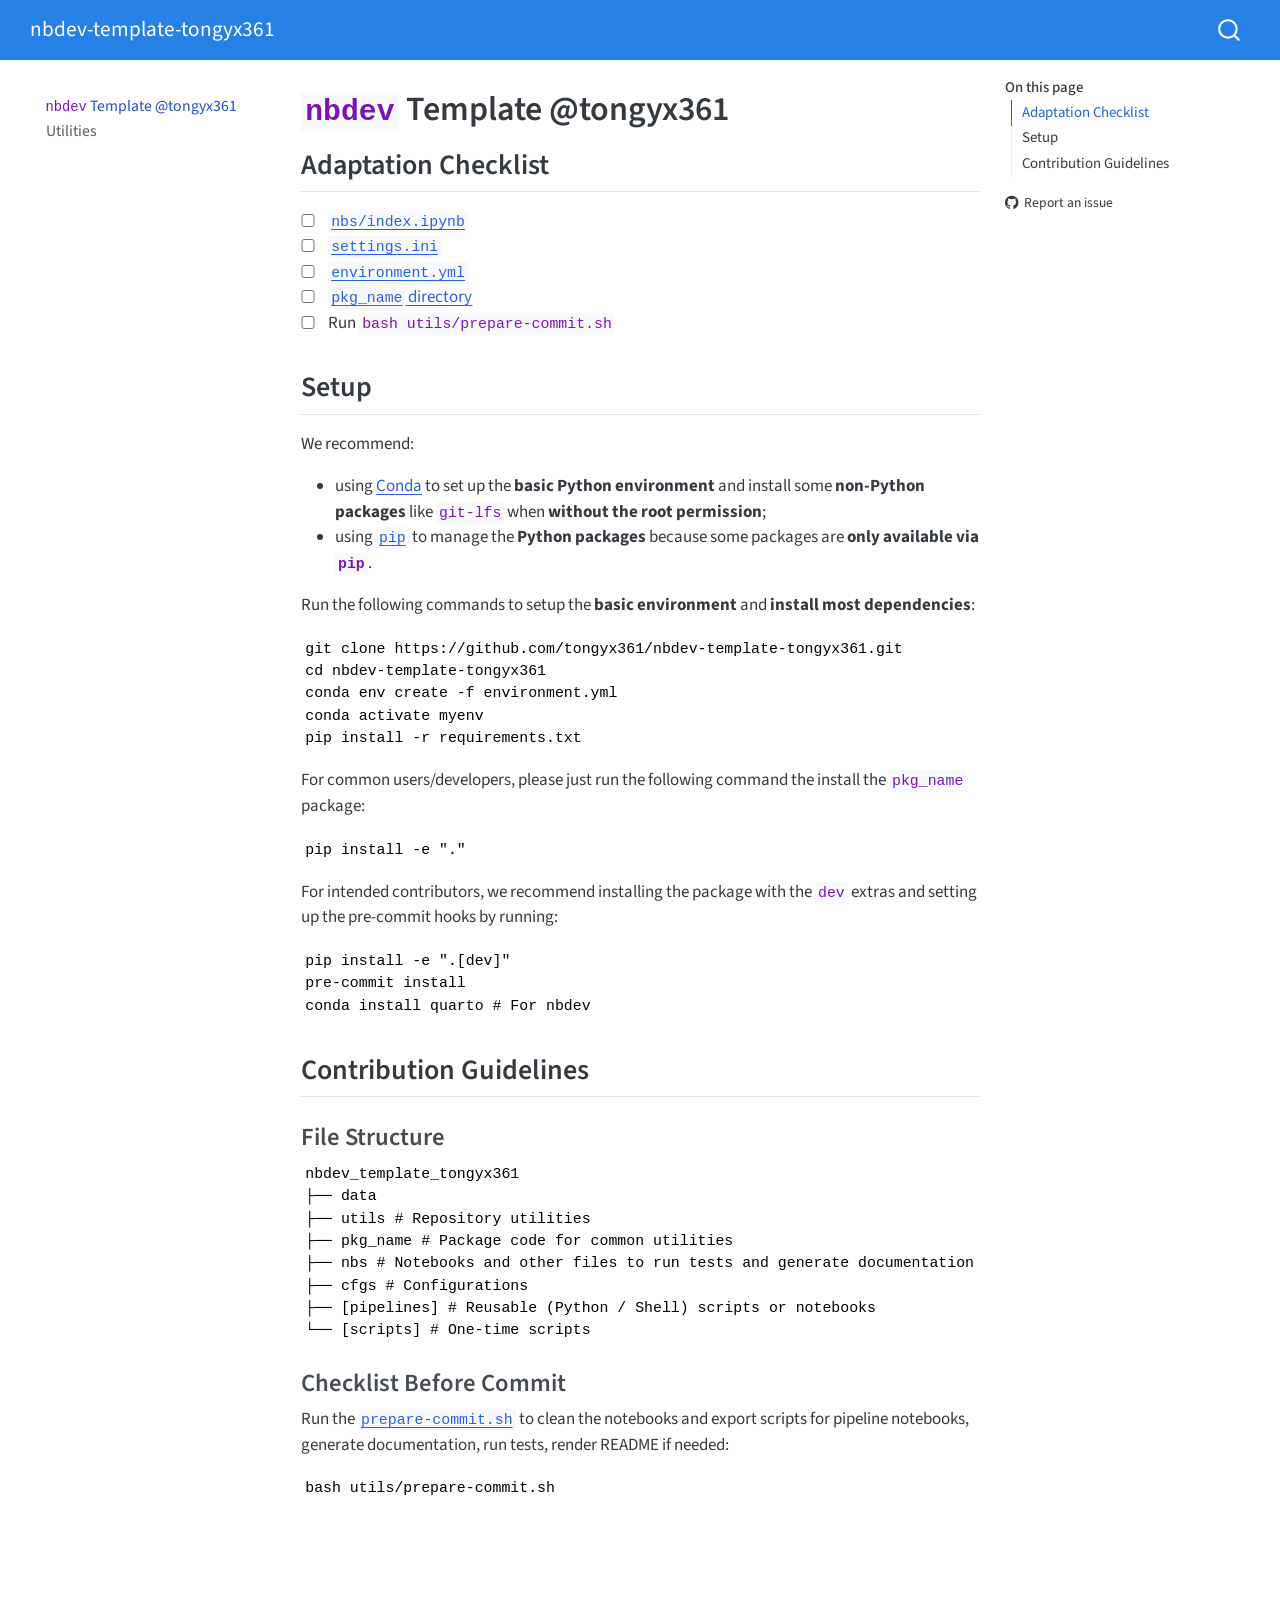
==== commit ae49d485: "deploy: 2367eeb563a3618c0d4eb391def00af3030a14c4" ====
--- a/index.html
+++ b/index.html
@@ -2,7 +2,7 @@
 <html xmlns="http://www.w3.org/1999/xhtml" lang="en" xml:lang="en"><head>
 
 <meta charset="utf-8">
-<meta name="generator" content="quarto-1.5.55">
+<meta name="generator" content="quarto-1.5.57">
 
 <meta name="viewport" content="width=device-width, initial-scale=1.0, user-scalable=yes">
 
@@ -118,8 +118,8 @@
 </li>
         <li class="sidebar-item">
   <div class="sidebar-item-container"> 
-  <a href="./core.html" class="sidebar-item-text sidebar-link">
- <span class="menu-text">core</span></a>
+  <a href="./utils.html" class="sidebar-item-text sidebar-link">
+ <span class="menu-text">Utilities</span></a>
   </div>
 </li>
     </ul>
@@ -132,7 +132,8 @@
     <h2 id="toc-title">On this page</h2>
    
   <ul>
-  <li><a href="#setup" id="toc-setup" class="nav-link active" data-scroll-target="#setup">Setup</a></li>
+  <li><a href="#adaptation-checklist" id="toc-adaptation-checklist" class="nav-link active" data-scroll-target="#adaptation-checklist">Adaptation Checklist</a></li>
+  <li><a href="#setup" id="toc-setup" class="nav-link" data-scroll-target="#setup">Setup</a></li>
   <li><a href="#contribution-guidelines" id="toc-contribution-guidelines" class="nav-link" data-scroll-target="#contribution-guidelines">Contribution Guidelines</a>
   <ul class="collapse">
   <li><a href="#file-structure" id="toc-file-structure" class="nav-link" data-scroll-target="#file-structure">File Structure</a></li>
@@ -164,6 +165,16 @@
 
 
 <!-- WARNING: THIS FILE WAS AUTOGENERATED! DO NOT EDIT! -->
+<section id="adaptation-checklist" class="level2">
+<h2 class="anchored" data-anchor-id="adaptation-checklist">Adaptation Checklist</h2>
+<ul class="task-list">
+<li><label><input type="checkbox"><a href="nbs/index.ipynb"><code>nbs/index.ipynb</code></a></label></li>
+<li><label><input type="checkbox"><a href="settings.ini"><code>settings.ini</code></a></label></li>
+<li><label><input type="checkbox"><a href="environment.yml"><code>environment.yml</code></a></label></li>
+<li><label><input type="checkbox"><a href="pkg_name"><code>pkg_name</code> directory</a></label></li>
+<li><label><input type="checkbox">Run <code>bash utils/prepare-commit.sh</code></label></li>
+</ul>
+</section>
 <section id="setup" class="level2">
 <h2 class="anchored" data-anchor-id="setup">Setup</h2>
 <p>We recommend:</p>
@@ -174,11 +185,10 @@
 <p>Run the following commands to setup the <strong>basic environment</strong> and <strong>install most dependencies</strong>:</p>
 <pre class="shell"><code>git clone https://github.com/tongyx361/nbdev-template-tongyx361.git
 cd nbdev-template-tongyx361
-# Configure settings.ini, environment.yml, pkg_name
 conda env create -f environment.yml
 conda activate myenv
 pip install -r requirements.txt</code></pre>
-<p>For common users/developers, please just run the following command the install the <code>dart-math</code> package:</p>
+<p>For common users/developers, please just run the following command the install the <code>pkg_name</code> package:</p>
 <pre class="shell"><code>pip install -e "."</code></pre>
 <p>For intended contributors, we recommend installing the package with the <code>dev</code> extras and setting up the pre-commit hooks by running:</p>
 <pre class="shell"><code>pip install -e ".[dev]"
@@ -194,7 +204,7 @@
 ├── utils # Repository utilities
 ├── pkg_name # Package code for common utilities
 ├── nbs # Notebooks and other files to run tests and generate documentation with https://nbdev.fast.ai
-├── [cfgs] # Configurations
+├── cfgs # Configurations
 ├── [pipelines] # Reusable (Python / Shell) scripts or notebooks
 └── [scripts] # One-time scripts</code></pre>
 </section>
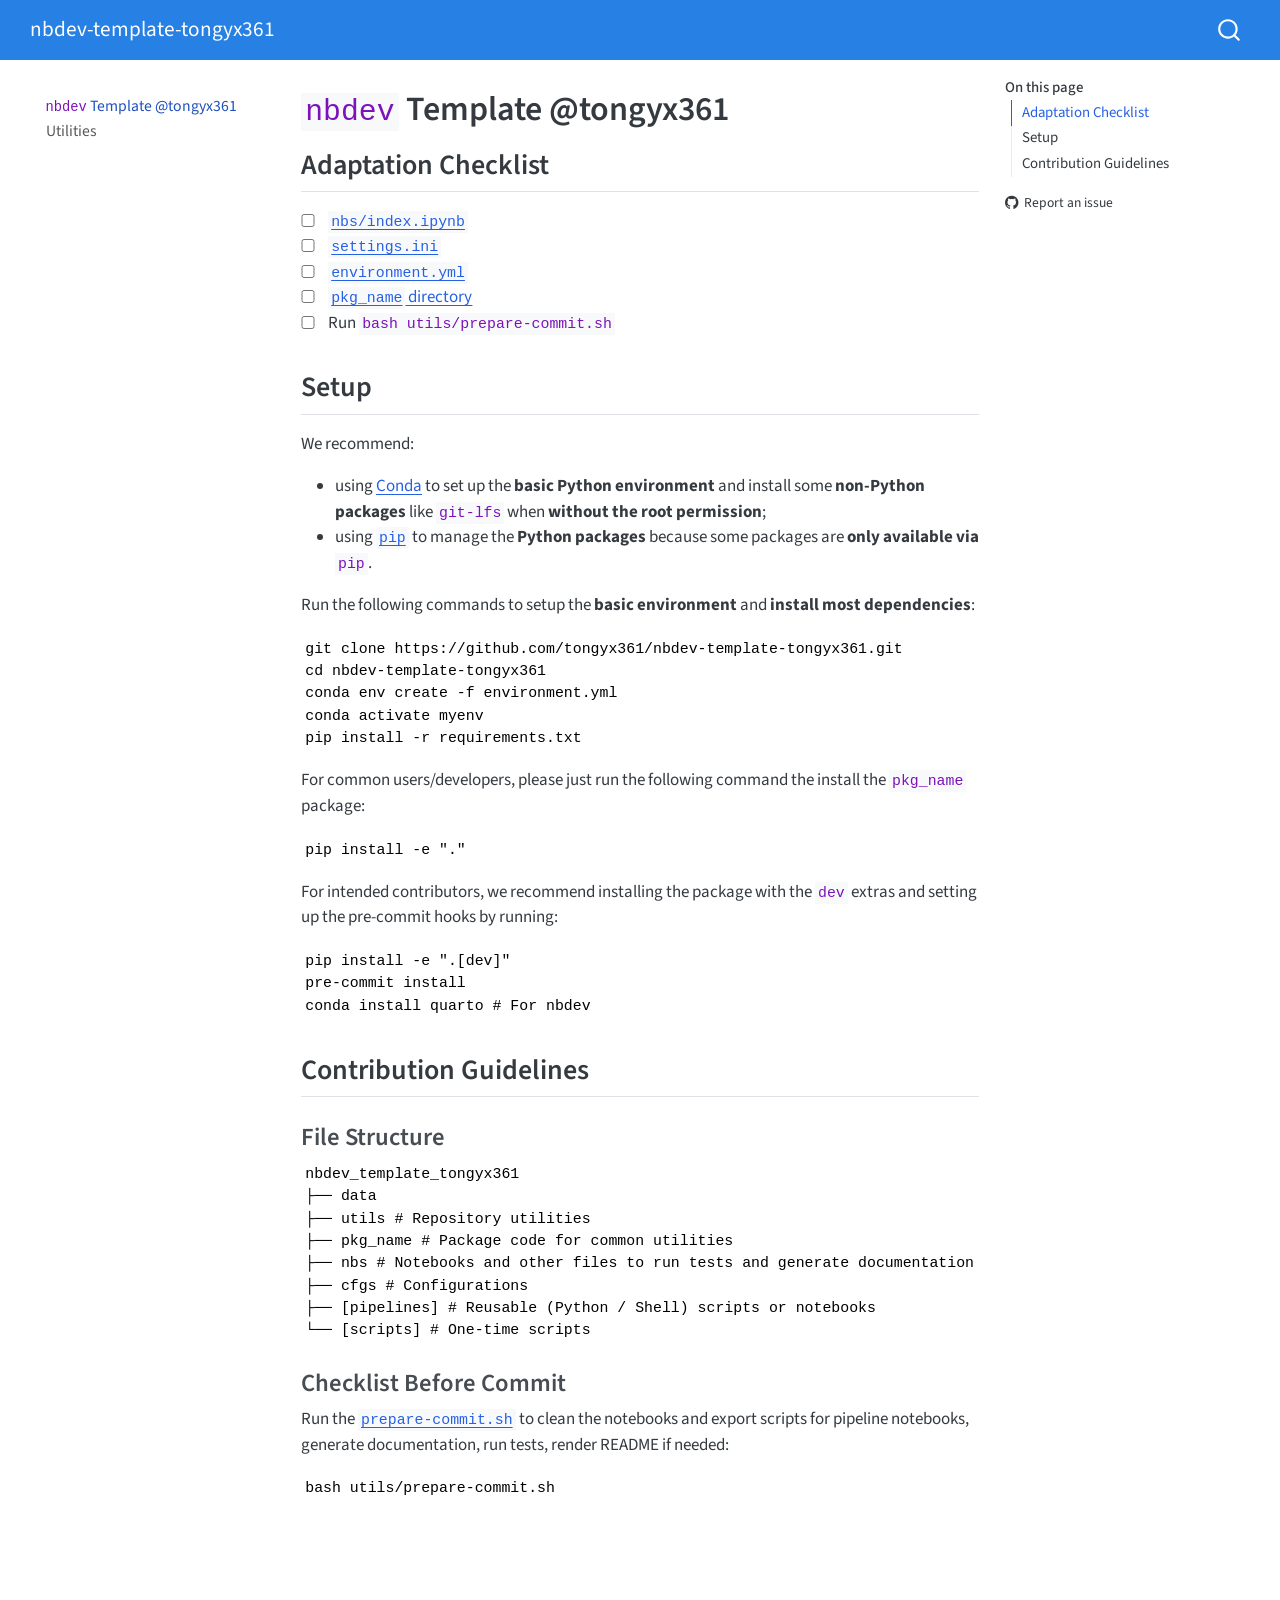
==== commit 11448620: "deploy: ddcd71846925f6520b8be7f2bd4c80ce3f73b7de" ====
--- a/index.html
+++ b/index.html
@@ -2,7 +2,7 @@
 <html xmlns="http://www.w3.org/1999/xhtml" lang="en" xml:lang="en"><head>
 
 <meta charset="utf-8">
-<meta name="generator" content="quarto-1.5.57">
+<meta name="generator" content="quarto-1.6.40">
 
 <meta name="viewport" content="width=device-width, initial-scale=1.0, user-scalable=yes">
 
@@ -35,10 +35,10 @@
 <script src="site_libs/quarto-html/tippy.umd.min.js"></script>
 <script src="site_libs/quarto-html/anchor.min.js"></script>
 <link href="site_libs/quarto-html/tippy.css" rel="stylesheet">
-<link href="site_libs/quarto-html/quarto-syntax-highlighting.css" rel="stylesheet" id="quarto-text-highlighting-styles">
+<link href="site_libs/quarto-html/quarto-syntax-highlighting-549806ee2085284f45b00abea8c6df48.css" rel="stylesheet" id="quarto-text-highlighting-styles">
 <script src="site_libs/bootstrap/bootstrap.min.js"></script>
 <link href="site_libs/bootstrap/bootstrap-icons.css" rel="stylesheet">
-<link href="site_libs/bootstrap/bootstrap.min.css" rel="stylesheet" id="quarto-bootstrap" data-mode="light">
+<link href="site_libs/bootstrap/bootstrap-7c6d40aa23c779922b80e0578a9e8972.min.css" rel="stylesheet" append-hash="true" id="quarto-bootstrap" data-mode="light">
 <script id="quarto-search-options" type="application/json">{
   "location": "navbar",
   "copy-button": false,
@@ -300,8 +300,6 @@
   });
   clipboard.on('success', onCopySuccess);
   if (window.document.getElementById('quarto-embedded-source-code-modal')) {
-    // For code content inside modals, clipBoardJS needs to be initialized with a container option
-    // TODO: Check when it could be a function (https://github.com/zenorocha/clipboard.js/issues/860)
     const clipboardModal = new window.ClipboardJS('.code-copy-button[data-in-quarto-modal]', {
       text: getTextToCopy,
       container: window.document.getElementById('quarto-embedded-source-code-modal')
@@ -412,7 +410,6 @@
       if (window.Quarto?.typesetMath) {
         window.Quarto.typesetMath(note);
       }
-      // TODO in 1.5, we should make sure this works without a callout special case
       if (note.classList.contains("callout")) {
         return note.outerHTML;
       } else {
--- a/site_libs/quarto-html/quarto-syntax-highlighting-549806ee2085284f45b00abea8c6df48.css
+++ b/site_libs/quarto-html/quarto-syntax-highlighting-549806ee2085284f45b00abea8c6df48.css
@@ -0,0 +1,205 @@
+/* quarto syntax highlight colors */
+:root {
+  --quarto-hl-ot-color: #003B4F;
+  --quarto-hl-at-color: #657422;
+  --quarto-hl-ss-color: #20794D;
+  --quarto-hl-an-color: #5E5E5E;
+  --quarto-hl-fu-color: #4758AB;
+  --quarto-hl-st-color: #20794D;
+  --quarto-hl-cf-color: #003B4F;
+  --quarto-hl-op-color: #5E5E5E;
+  --quarto-hl-er-color: #AD0000;
+  --quarto-hl-bn-color: #AD0000;
+  --quarto-hl-al-color: #AD0000;
+  --quarto-hl-va-color: #111111;
+  --quarto-hl-bu-color: inherit;
+  --quarto-hl-ex-color: inherit;
+  --quarto-hl-pp-color: #AD0000;
+  --quarto-hl-in-color: #5E5E5E;
+  --quarto-hl-vs-color: #20794D;
+  --quarto-hl-wa-color: #5E5E5E;
+  --quarto-hl-do-color: #5E5E5E;
+  --quarto-hl-im-color: #00769E;
+  --quarto-hl-ch-color: #20794D;
+  --quarto-hl-dt-color: #AD0000;
+  --quarto-hl-fl-color: #AD0000;
+  --quarto-hl-co-color: #5E5E5E;
+  --quarto-hl-cv-color: #5E5E5E;
+  --quarto-hl-cn-color: #8f5902;
+  --quarto-hl-sc-color: #5E5E5E;
+  --quarto-hl-dv-color: #AD0000;
+  --quarto-hl-kw-color: #003B4F;
+}
+
+/* other quarto variables */
+:root {
+  --quarto-font-monospace: SFMono-Regular, Menlo, Monaco, Consolas, "Liberation Mono", "Courier New", monospace;
+}
+
+pre > code.sourceCode > span {
+  color: #003B4F;
+}
+
+code span {
+  color: #003B4F;
+}
+
+code.sourceCode > span {
+  color: #003B4F;
+}
+
+div.sourceCode,
+div.sourceCode pre.sourceCode {
+  color: #003B4F;
+}
+
+code span.ot {
+  color: #003B4F;
+  font-style: inherit;
+}
+
+code span.at {
+  color: #657422;
+  font-style: inherit;
+}
+
+code span.ss {
+  color: #20794D;
+  font-style: inherit;
+}
+
+code span.an {
+  color: #5E5E5E;
+  font-style: inherit;
+}
+
+code span.fu {
+  color: #4758AB;
+  font-style: inherit;
+}
+
+code span.st {
+  color: #20794D;
+  font-style: inherit;
+}
+
+code span.cf {
+  color: #003B4F;
+  font-weight: bold;
+  font-style: inherit;
+}
+
+code span.op {
+  color: #5E5E5E;
+  font-style: inherit;
+}
+
+code span.er {
+  color: #AD0000;
+  font-style: inherit;
+}
+
+code span.bn {
+  color: #AD0000;
+  font-style: inherit;
+}
+
+code span.al {
+  color: #AD0000;
+  font-style: inherit;
+}
+
+code span.va {
+  color: #111111;
+  font-style: inherit;
+}
+
+code span.bu {
+  font-style: inherit;
+}
+
+code span.ex {
+  font-style: inherit;
+}
+
+code span.pp {
+  color: #AD0000;
+  font-style: inherit;
+}
+
+code span.in {
+  color: #5E5E5E;
+  font-style: inherit;
+}
+
+code span.vs {
+  color: #20794D;
+  font-style: inherit;
+}
+
+code span.wa {
+  color: #5E5E5E;
+  font-style: italic;
+}
+
+code span.do {
+  color: #5E5E5E;
+  font-style: italic;
+}
+
+code span.im {
+  color: #00769E;
+  font-style: inherit;
+}
+
+code span.ch {
+  color: #20794D;
+  font-style: inherit;
+}
+
+code span.dt {
+  color: #AD0000;
+  font-style: inherit;
+}
+
+code span.fl {
+  color: #AD0000;
+  font-style: inherit;
+}
+
+code span.co {
+  color: #5E5E5E;
+  font-style: inherit;
+}
+
+code span.cv {
+  color: #5E5E5E;
+  font-style: italic;
+}
+
+code span.cn {
+  color: #8f5902;
+  font-style: inherit;
+}
+
+code span.sc {
+  color: #5E5E5E;
+  font-style: inherit;
+}
+
+code span.dv {
+  color: #AD0000;
+  font-style: inherit;
+}
+
+code span.kw {
+  color: #003B4F;
+  font-weight: bold;
+  font-style: inherit;
+}
+
+.prevent-inlining {
+  content: "</";
+}
+
+/*# sourceMappingURL=ae99138f4fbc2fb4c9f5e5cd69c22459.css.map */
